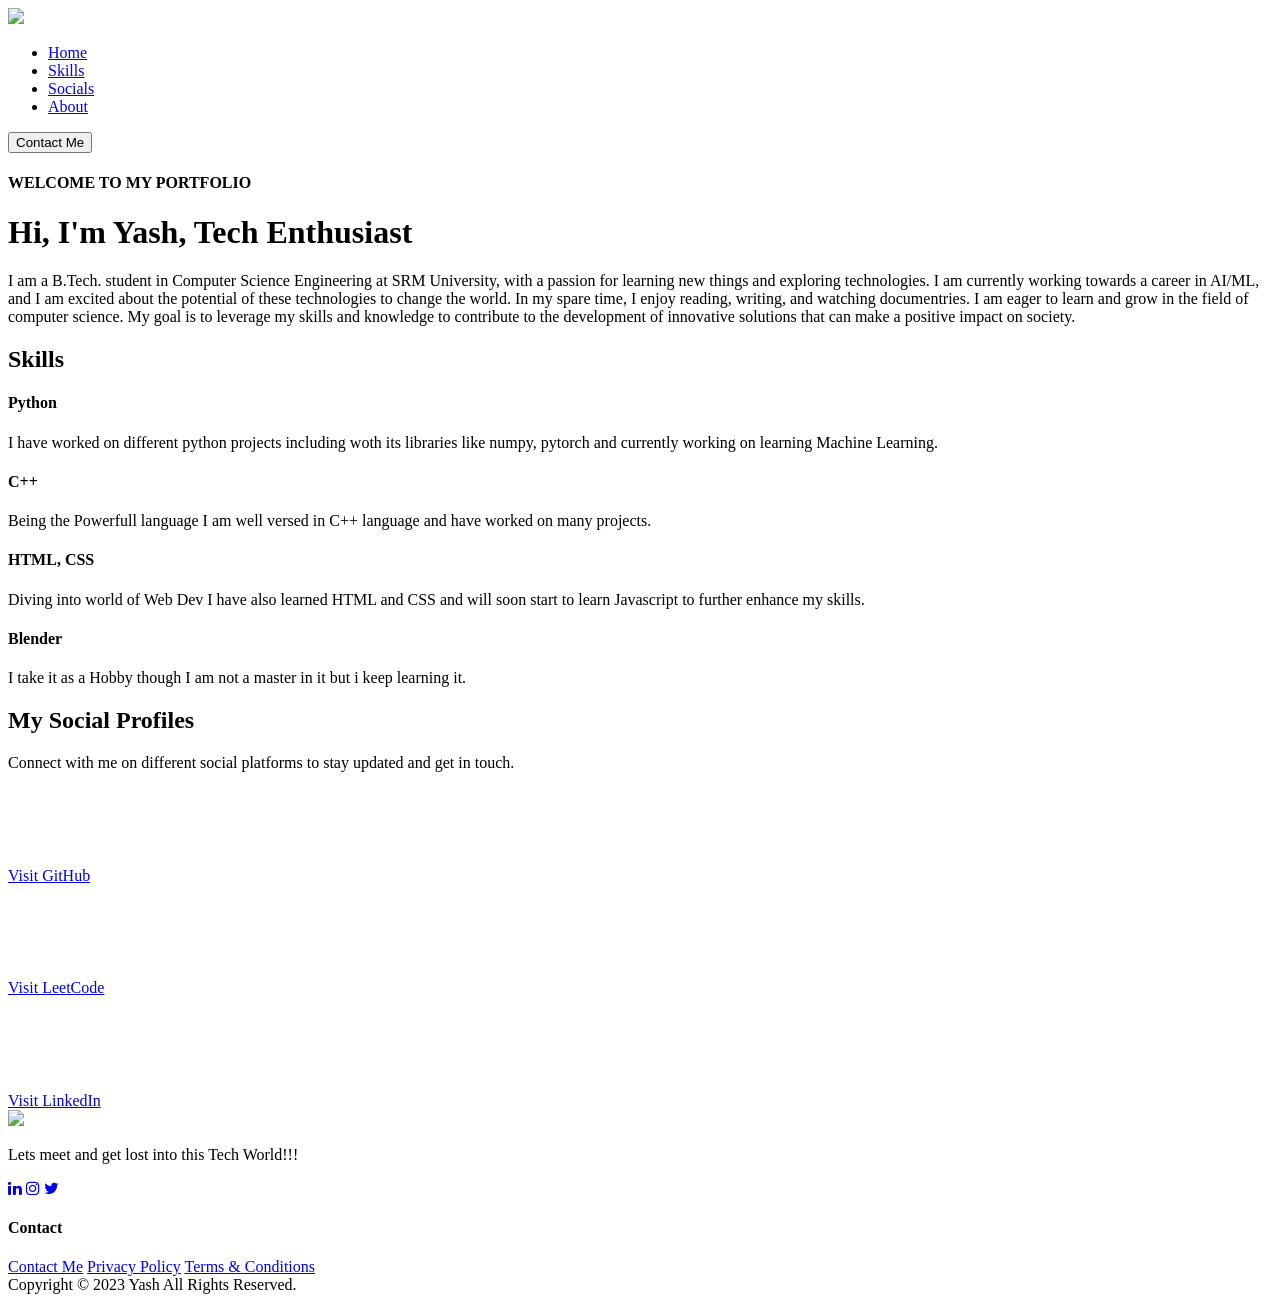
==== index.html @ a2cccaa7 "Create index.html" ====
<!DOCTYPE html>
<html lang="en">

<head>
    <meta charset="UTF-8">
    <meta name="viewport" content="width=device-width, initial-scale=1.0">
    
    <link rel="stylesheet" href="style.css">
    <link rel="stylesheet" href="https://cdnjs.cloudflare.com/ajax/libs/font-awesome/4.7.0/css/font-awesome.min.css">
    <title>Personal Portfolio </title>
</head>

<body>

    <nav>
        <div class="nav-logo">
            <a href="#">
                <img src="you.jpg">
            </a>
        </div>

        <ul class="nav-links">
            <li class="link"><a href="#">Home</a></li>
            <li id="link1" class="link"><a href="#">Skills</a></li>
            <li id="link2" class="link"><a href="#">Socials</a></li>
            <li id="link3" class="link"><a href="#">About</a></li>
        </ul>
        <a href="tel:+918630438649">
        <button class="btn">Contact Me</button>
    </a>
        </nav>
    </nav>

    <header class="container">
        <div class="content">
            <span class="blur"></span>
            <span class="blur"></span>
            <h4>WELCOME TO MY PORTFOLIO</h4>
            <H1>Hi, I'm <span>Yash</span>, Tech Enthusiast</H1>
            <p>
                I am a B.Tech. student in Computer Science Engineering at SRM University, with a passion for learning new things and exploring technologies. I am currently working towards a career in AI/ML, and I am excited about the potential of these technologies to change the world.

In my spare time, I enjoy reading, writing, and watching documentries.

 I am eager to learn and grow in the field of computer science. My goal is to leverage my skills and knowledge to contribute to the development of innovative solutions that can make a positive impact on society.
            </p>
            
        </div>
        <div class="image">
            
        </div>
    </header>

    <section class="container">
        <h2 class="header">Skills</h2>
        <div class="features">
            <div class="card">
             

                <h4>Python</h4>
                <p>
                     I have worked on different python projects including woth its libraries like numpy, pytorch and currently working on learning Machine Learning.
                </p>
                
            </div>
            <div class="card">
              
                <h4>C++</h4>
                <p>
                    Being the Powerfull language I am well versed in C++ language and have worked on many projects.
                </p>
                
            </div>
            <div class="card">
               
                <h4>HTML, CSS</h4>
                <p>
                   Diving into world of Web Dev I have also learned HTML and CSS and will soon start to learn Javascript to further enhance my skills.
                </p>
                
            </div>
            <div class="card">
                
                <h4>Blender</h4>
                <p>
                    I take it as a Hobby though I am not a master in it but i keep learning it.
                </p>
                
            </div>
        </div>
    </section>

    <section class="container">
        <h2 class="header">My Social Profiles</h2>
        <p class="sub-header">
            Connect with me on different social platforms to stay updated and get in touch.
        </p>
        <div class="profiles">
            <div class="card">
                <div class="profile-content">
                    <h4 style="color:white">GitHub</h4>
                    <p style="color: white;">
                        Explore my GitHub projects and contributions.
                    </p>
                    <a href="https://github.com/Yash-28-gits" target="_blank" class="profile-link">Visit GitHub</a>
                </div>
            </div>
            <div class="card">
                <div class="profile-content">
                    <h4 style="color: white;">LeetCode</h4>
                    <p style=" color: white;">
                        Check out my LeetCode profile for coding challenges and solutions.
                    </p>
                    <a href="https://leetcode.com/Jazzzx82/" target="_blank" class="profile-link">Visit LeetCode</a>
                </div>
            </div>
            <div class="card">
                <div class="profile-content">
                    <h4 style="color: white;">LinkedIn</h4>
                    <p style="color: white;">
                        Connect with me on LinkedIn for professional networking.
                    </p>
                    <a href="https://www.linkedin.com/in/yash-rohilla-5645a2246/" target="_blank" class="profile-link">Visit LinkedIn</a>
                </div>
            </div>
        </div>
    </section>
    
        </div>
    </section>
    

    <footer class="container">
        <span class="blur"></span>
        <span class="blur"></span>
        <div class="column">
            <div class="logo">
                <img src="you.jpg">
            </div>
            <p>
                Lets meet and get lost into this Tech World!!!
            </p>
            <div class="socials">
                <a href="https://www.linkedin.com/in/yash-rohilla-5645a2246/"><i class="fa fa-linkedin"></i></a>
                <a href="https://www.instagram.com/silent.jazzzx/"><i class="fa fa-instagram"></i></a>
                <a href="https://twitter.com/Yash_0280"><i class="fa fa-twitter"></i></a>
            </div>
        </div>
        
        
        <div class="column">
            <h4>Contact</h4>
            <a href="socials.txt">Contact Me</a>
            <a href="privacy.txt">Privacy Policy</a>
            <a href="terms.txt">Terms & Conditions</a>
        </div>
    </footer>

    <div class="copyright">
        Copyright © 2023 Yash All Rights Reserved.
    </div>


    <script src="script.js"></script>
</body>

</html>
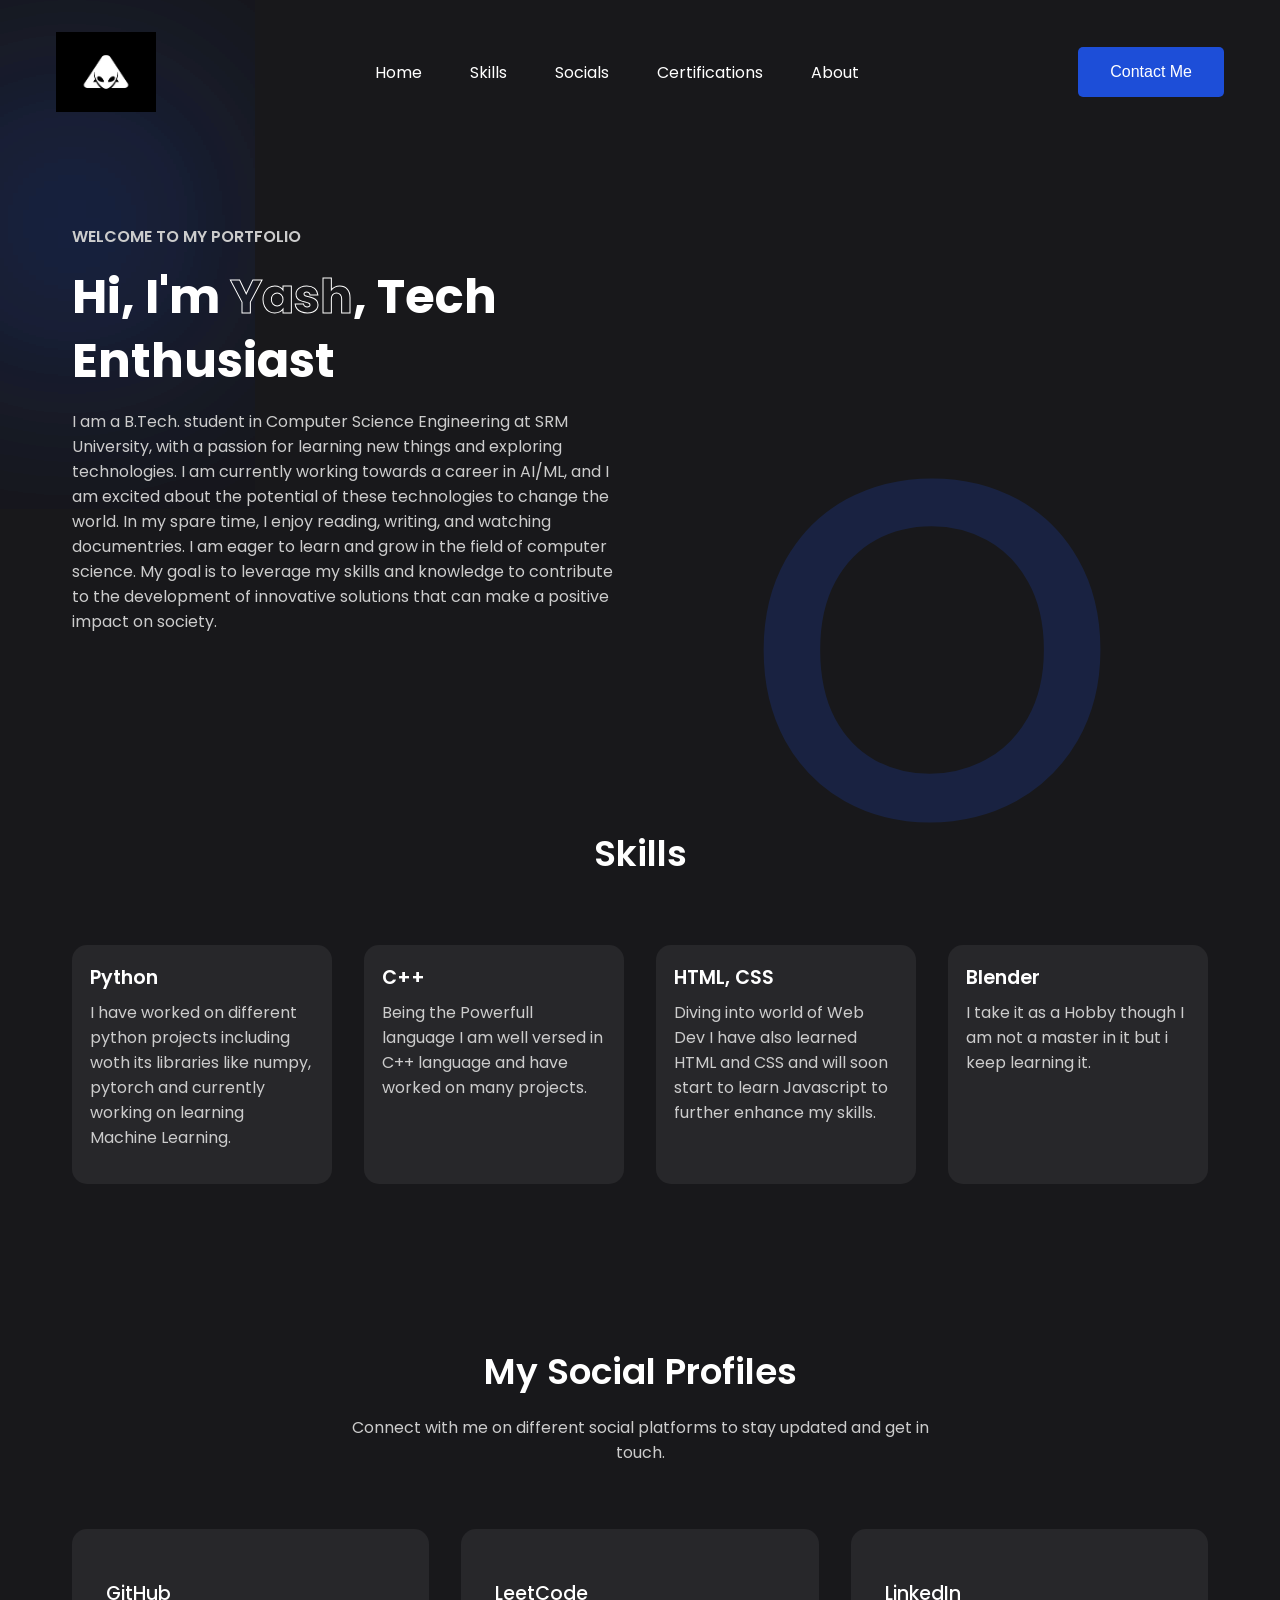
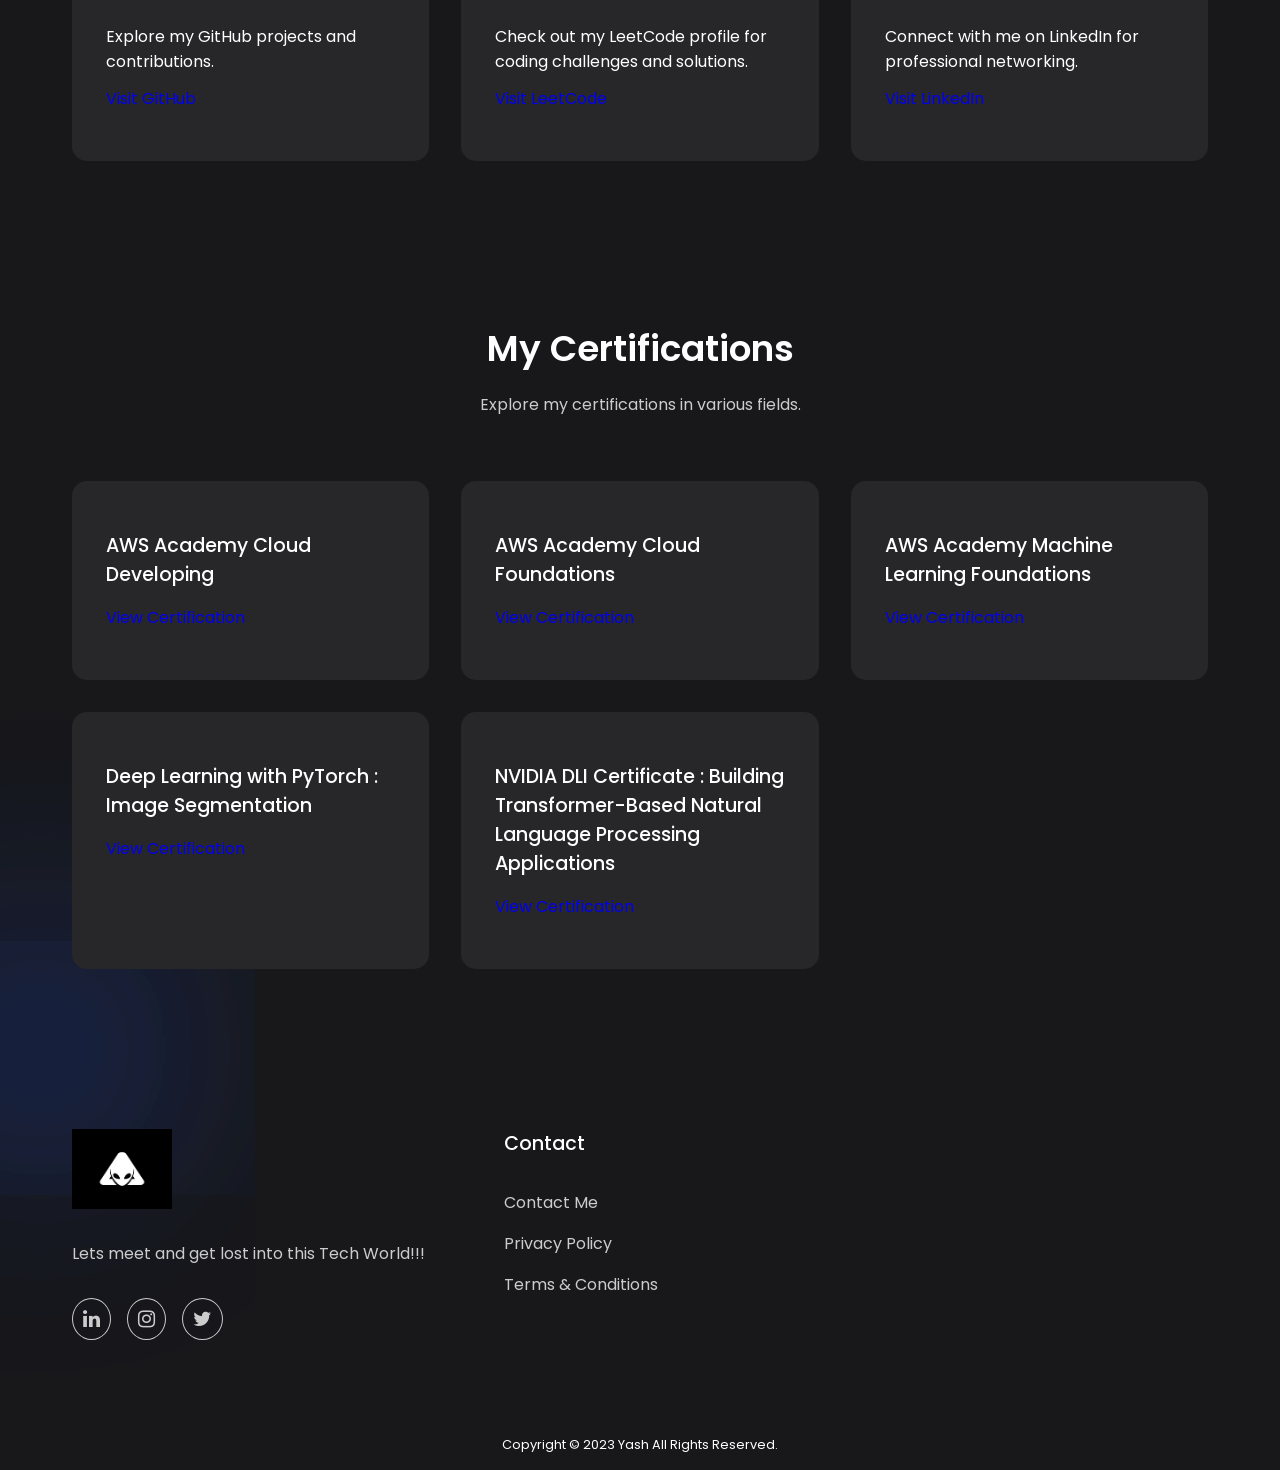
==== commit 8f1bd5ae: "Add files via upload" ====
--- a/index.html
+++ b/index.html
@@ -23,7 +23,8 @@
             <li class="link"><a href="#">Home</a></li>
             <li id="link1" class="link"><a href="#">Skills</a></li>
             <li id="link2" class="link"><a href="#">Socials</a></li>
-            <li id="link3" class="link"><a href="#">About</a></li>
+            <li id="link3" class="link"><a href="#">Certifications</a></li>
+            <li id="link4" class="link"><a href="#">About</a></li>
         </ul>
         <a href="tel:+918630438649">
         <button class="btn">Contact Me</button>
@@ -125,6 +126,53 @@
             </div>
         </div>
     </section>
+    <section class="container">
+        <h2 class="header">My Certifications</h2>
+        <p class="sub-header">
+            Explore my certifications in various fields.
+        </p>
+        <div class="cer">
+            <div class="card">
+                <div class="profile-content">
+                    <h4 style="color: white;"> AWS Academy Cloud Developing</h4>
+                   
+                    <a href="https://www.credly.com/badges/ef33ebdb-d0f8-4bca-8802-94e339f2a36f/public_url" target="_blank" class="profile-link">View Certification </a>
+                </div>
+            </div>
+            <div class="card">
+                <div class="profile-content">
+                    <h4 style="color: white;"> AWS Academy Cloud Foundations</h4>
+                    
+                    <a href="https://www.credly.com/badges/f112ce2c-1593-456f-84ef-17fe00b5d840/public_url" target="_blank" class="profile-link">View Certification </a>
+                </div>
+            </div>
+            <div class="card">
+                <div class="profile-content">
+                    <h4 style="color: white;">AWS Academy Machine Learning Foundations</h4>
+                    
+                    <a href="https://www.credly.com/badges/ad952a8a-ead4-44e1-be84-72c8f4491467/public_url" target="_blank" class="profile-link">View Certification </a>
+                </div>
+            </div>
+            <div class="card">
+                <div class="profile-content">
+                    <h4 style="color: white;">Deep Learning with PyTorch : Image Segmentation</h4>
+                    
+                    <a href="https://coursera.org/share/23d1f90b78230464760aa1d075c626ab" target="_blank" class="profile-link">View Certification </a>
+                </div>
+            </div>
+            <div class="card">
+                <div class="profile-content">
+                    <h4 style="color: white;">
+                        NVIDIA DLI Certificate : Building Transformer-Based Natural Language Processing Applications</h4>
+                    
+                    <a href="https://courses.nvidia.com/certificates/4e91a3e8ce5f4bc8a611386f0cc34302/" target="_blank" class="profile-link">View Certification </a>
+                </div>
+            </div>
+            
+        </div>
+    </section>
+    
+    
     
         </div>
     </section>
@@ -164,4 +212,4 @@
     <script src="script.js"></script>
 </body>
 
-</html>
+</html>
--- a/style.css
+++ b/style.css
@@ -0,0 +1,460 @@
+@import url('https://fonts.googleapis.com/css2?family=Poppins:wght@300;400;500;600;700;800&display=swap');
+
+*{
+    padding: 0;
+    margin: 0;
+    outline: none;
+    border: none;
+    box-sizing: border-box;
+}
+
+img{
+    width: 100%;
+    display: flex;
+}
+
+a{
+    text-decoration: none;
+}
+
+body{
+    font-family: 'Poppins', sans-serif;
+    background-color: #18181B;
+}
+
+nav{
+    max-width: 1200px;
+    margin: auto;
+    padding: 2rem 1rem;
+    display: flex;
+    align-items: center;
+    justify-content: space-between;
+    gap: 2rem;
+}
+
+.nav-logo{
+    max-width: 100px;
+}
+
+.nav-links{
+    list-style: none;
+    display: flex;
+    align-items: center;
+    gap: 3rem;
+}
+
+.link a{
+    position: relative;
+    padding-bottom: 0.75rem;
+    color: #fff;
+}
+
+.link a::after{
+    content: "";
+    position: absolute;
+    height: 2px;
+    width: 0;
+    bottom: 0;
+    left: 0;
+    background-color: #1d4ed8;
+    transition: all 0.3s ease;
+}
+
+.link a:hover::after{
+    width: 70%;
+}
+
+.btn{
+    padding: 1rem 2rem;
+    font-size: 1rem;
+    color: #fff;
+    background-color: #1d4ed8;
+    border-radius: 5px;
+    cursor: pointer;
+    transition: all 0.3s ease;
+}
+
+.btn:hover{
+    background-color: #1e40af;
+}
+
+.container{
+    max-width: 1200px;
+    margin: auto;
+    padding: 5rem 2rem;
+}
+
+.blur{
+    position: absolute;
+    box-shadow: 0 0 1000px 50px #1d4ed8;
+    z-index: -100;
+}
+
+header{
+    position: relative;
+    padding-top: 2rem;
+    display: grid;
+    grid-template-columns: repeat(2, 1fr);
+    align-items: center;
+    gap: 2rem;
+}
+
+header .content h4{
+    margin-bottom: 1rem;
+    color: #ccc;
+    font-size: 1rem;
+    font-weight: 600;
+}
+
+header .content h1{
+    color: #fff;
+    margin-bottom: 1rem;
+    font-size: 3rem;
+    font-weight: 700;
+    line-height: 4rem;
+}
+
+header .content h1 span{
+    -webkit-text-fill-color: transparent;
+    -webkit-text-stroke: 1px #fff;
+}
+
+header .content p{
+    margin-bottom: 2rem;
+    color: #ccc;
+}
+
+header .image{
+    position: relative;
+}
+
+header .image::before{
+    content: "o";
+    position: absolute;
+    top: 0;
+    left: 50%;
+    transform: translateX(-50%);
+    font-size: 38rem;
+    font-weight: 400;
+    line-height: 20rem;
+    color: #1d4ed8;
+    opacity: 0.2;
+    z-index: -100;
+}
+
+header .image img{
+    max-width: 600px;
+    margin: auto;
+}
+
+section .header{
+    margin-bottom: 1rem;
+    color: #fff;
+    text-align: center;
+    font-size: 2.25rem;
+    font-weight: 600;
+}
+
+.features{
+    margin-top: 4rem;
+    display: grid;
+    grid-template-columns: repeat(4, 1fr);
+    gap: 2rem;
+}
+
+.features .card{
+    background-color: #27272a;
+    padding: 1rem;  
+    border: 2px solid transparent;
+    border-radius: 15px;
+    transition: all 0.3s ease;
+}
+
+.features .card:hover{
+    background-color: #323232;
+    border-color: #fff;
+}
+
+.features .card span{
+    display: inline-block;
+    background-color: #1e40af;
+    padding: 2px 9px;
+    margin-bottom: 1rem;
+    font-size: 1.75rem;
+    color: #fff;
+    border-radius: 5px;
+}
+
+.features .card h4{
+    margin-bottom: 0.5rem;
+    color: #fff;
+    font-size: 1.2rem;
+    font-weight: 600;
+}
+
+.features .card p{
+    color: #ccc;
+    margin-bottom: 1rem;
+}
+
+.features .card a{
+    color: #fff;
+    transition: all 0.3s ease;
+}
+
+.features .card a:hover{
+    color: #1e40af;
+}
+
+.sub-header{
+    max-width: 600px;
+    margin: auto;
+    text-align: center;
+    color: #ccc;
+}
+
+.profiles{
+    margin-top: 4rem;
+    display: grid;
+    grid-template-columns: repeat(3, 1fr);
+    gap: 2rem;
+}
+
+.profiles .card{
+    padding: 3rem 2rem;
+    background-color: #27272a;
+    display: flex;
+    flex-direction: column;
+    border: 2px solid transparent;
+    border-radius: 15px;
+    transition: all 0.3s ease;
+}
+
+.profiles .card:hover{
+    background-color: #323232;
+    border-color: #fff;
+}
+
+.profiles .card .content{
+    flex: 1;
+    margin-bottom: 2rem;
+}
+
+.profiles .card h4{
+    margin-bottom: 1rem;
+    color: #fff;
+    font-size: 1.2rem;
+    font-weight: 500;
+}
+
+.profiles .card h3{
+    color: #fff;
+    padding-bottom: 1rem;
+    margin-bottom: 2rem;
+    font-size: 2rem;
+    font-weight: 600;
+    border-bottom: 2px dashed #fff;
+}
+
+.profiles .card p{
+    color: #fff;
+    margin-bottom: 0.75rem;
+}
+
+.profiles .card p i{
+    color: #ccc;
+    font-size: 1.2rem;
+    margin-right: 0.3rem;
+}
+
+.profiles .card button{
+    color: #fff;
+    background-color: transparent;
+    border: 2px solid #fff;
+}
+
+.profiles .card button:hover{
+    background-color: #1e40af;
+    border-color: #1e40af;
+}
+.sub-header{
+    max-width: 600px;
+    margin: auto;
+    text-align: center;
+    color: #ccc;
+}
+
+.cer{
+    margin-top: 4rem;
+    display: grid;
+    grid-template-columns: repeat(3, 1fr);
+    gap: 2rem;
+}
+
+.cer .card{
+    padding: 3rem 2rem;
+    background-color: #27272a;
+    display: flex;
+    flex-direction: column;
+    border: 2px solid transparent;
+    border-radius: 15px;
+    transition: all 0.3s ease;
+}
+
+.cer .card:hover{
+    background-color: #323232;
+    border-color: #fff;
+}
+
+.cer .card .content{
+    flex: 1;
+    margin-bottom: 2rem;
+}
+
+.cer .card h4{
+    margin-bottom: 1rem;
+    color: #fff;
+    font-size: 1.2rem;
+    font-weight: 500;
+}
+
+.cer .card h3{
+    color: #fff;
+    padding-bottom: 1rem;
+    margin-bottom: 2rem;
+    font-size: 2rem;
+    font-weight: 600;
+    border-bottom: 2px dashed #fff;
+}
+
+.cer .card p{
+    color: #fff;
+    margin-bottom: 0.75rem;
+}
+
+.cer .card p i{
+    color: #ccc;
+    font-size: 1.2rem;
+    margin-right: 0.3rem;
+}
+
+.cer .card button{
+    color: #fff;
+    background-color: transparent;
+    border: 2px solid #fff;
+}
+
+.cer .card button:hover{
+    background-color: #1e40af;
+    border-color: #1e40af;
+}
+
+footer{
+    position: relative;
+    display: grid;
+    grid-template-columns: 400px repeat(3, 1fr);
+    gap: 2rem;
+}
+
+footer .column .logo{
+    max-width: 100px;
+    margin-bottom: 2rem;
+}
+
+footer .column p{
+    color: #ccc;
+    margin-bottom: 2rem;
+}
+
+footer .column .socials{
+    display: flex;
+    align-items: center;
+    gap: 1rem;
+}
+
+footer .column .socials a{
+    color: #ccc;
+    border: 1px solid #ccc;
+    padding: 5px 10px;
+    font-size: 1.25rem;
+    border-radius: 100%;
+    transition: all 0.3s ease;
+}
+
+footer .column .socials a:hover{
+    color: #fff;
+    background-color: #1d4ed8;
+    border-color: #1d4ed8;
+}
+
+footer .column h4{
+    color: #fff;
+    margin-bottom: 2rem;
+    font-size: 1.2rem;
+    font-weight: 500;
+}
+
+footer .column > a{
+    display: block;
+    color: #ccc;
+    margin-bottom: 1rem;
+    transition: all 0.3s ease;
+}
+
+footer .column > a:hover{
+    color: #1d4ed8;
+}
+
+.copyright{
+    max-width: 1200px;
+    margin: auto;
+    padding: 1rem;
+    color: #fff;
+    font-size: 0.8rem;
+    text-align: center;
+}
+
+@media (width < 900px){
+    .nav-links{
+        display: none;
+    }
+    header{
+        grid-template-columns: repeat(1, 1fr);
+    }
+    header .image{
+        grid-area: 1/1/2/2;
+    }
+    .features{
+        grid-template-columns: repeat(2, 1fr);
+    }
+    .profiles{
+        grid-template-columns: repeat(2, 1fr);
+    }
+    .cer{
+        grid-template-columns: repeat(2, 1fr);
+    }
+    footer{
+        grid-template-columns: 1fr 200px;
+    }
+}
+
+@media (width < 600px){
+    header .image::before{
+        display: none;
+    }
+
+    .features{
+        grid-template-columns: repeat(1, 1fr);
+    }
+
+    .profiles{
+        grid-template-columns: repeat(1, 1fr);
+    }
+    .cer{
+        grid-template-columns: repeat(1, 1fr);
+    }
+
+    footer{
+        grid-template-columns: 1fr 150px;
+    }
+}
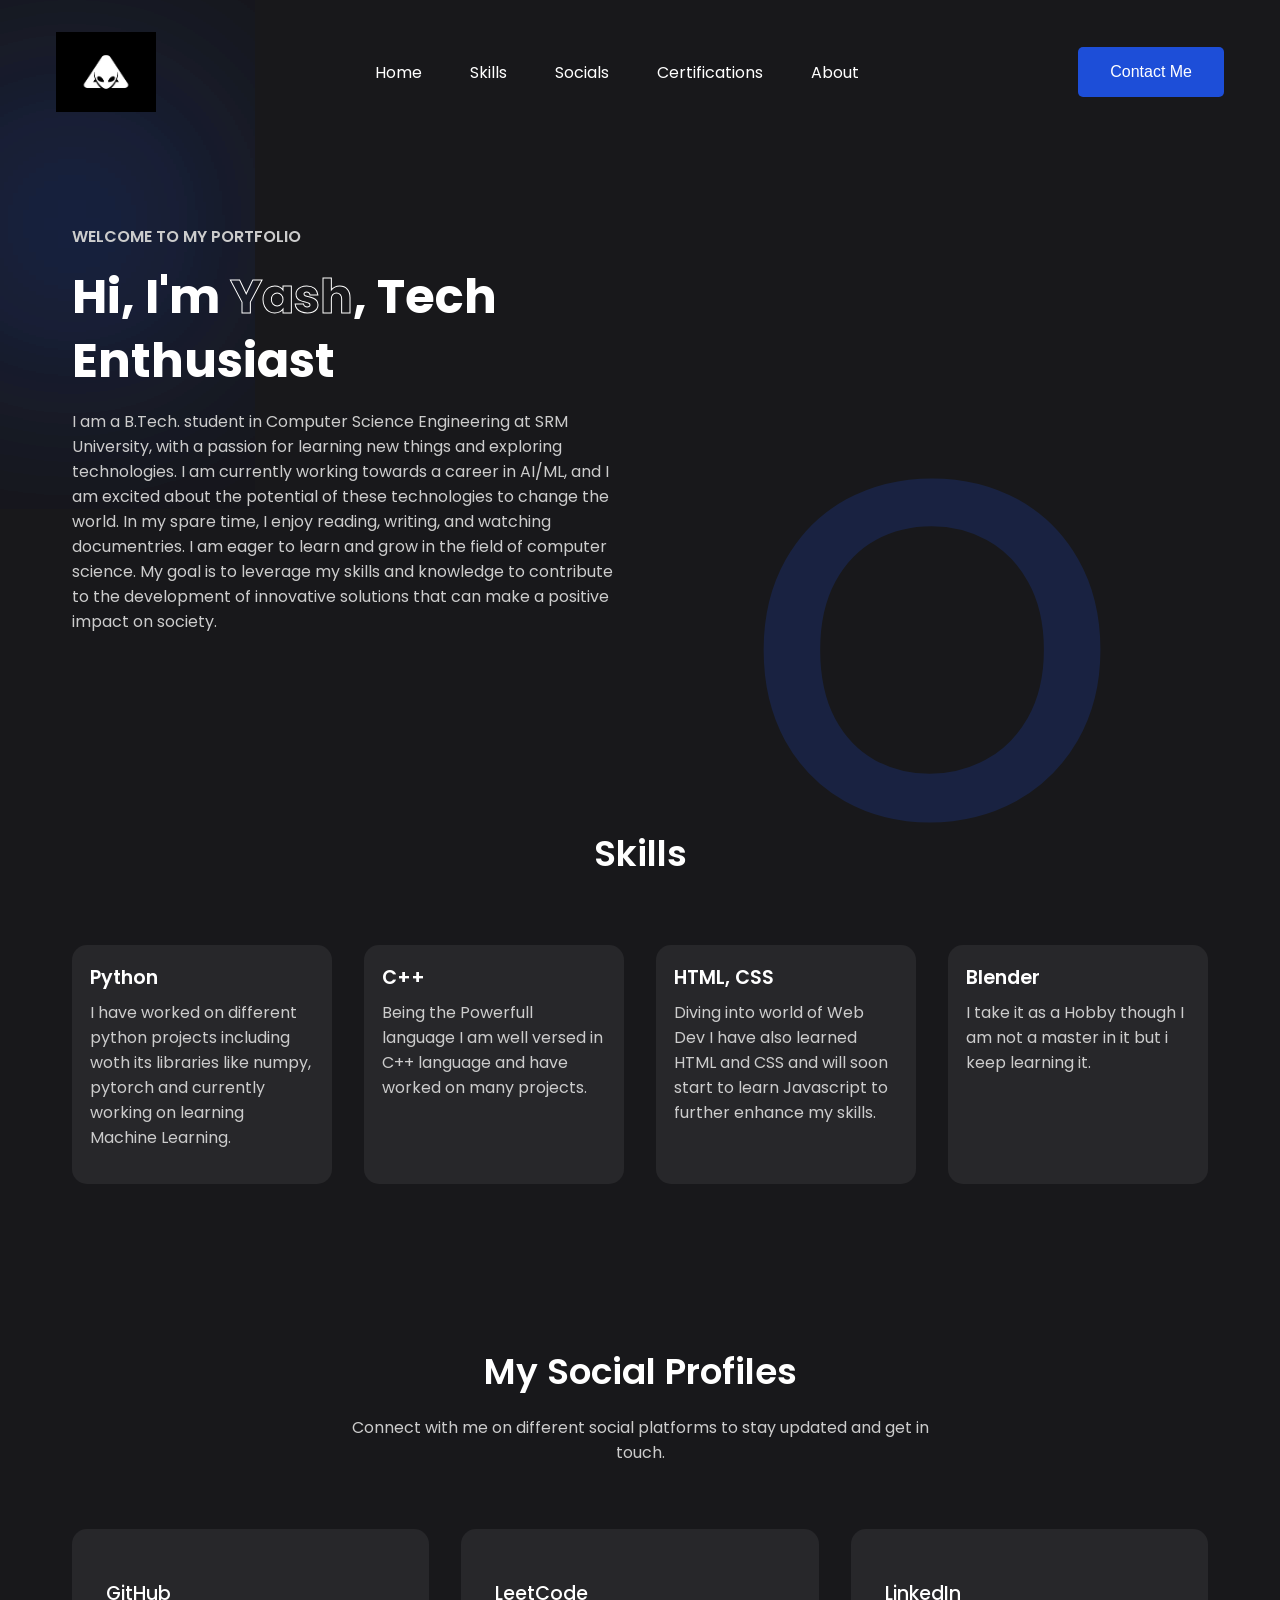
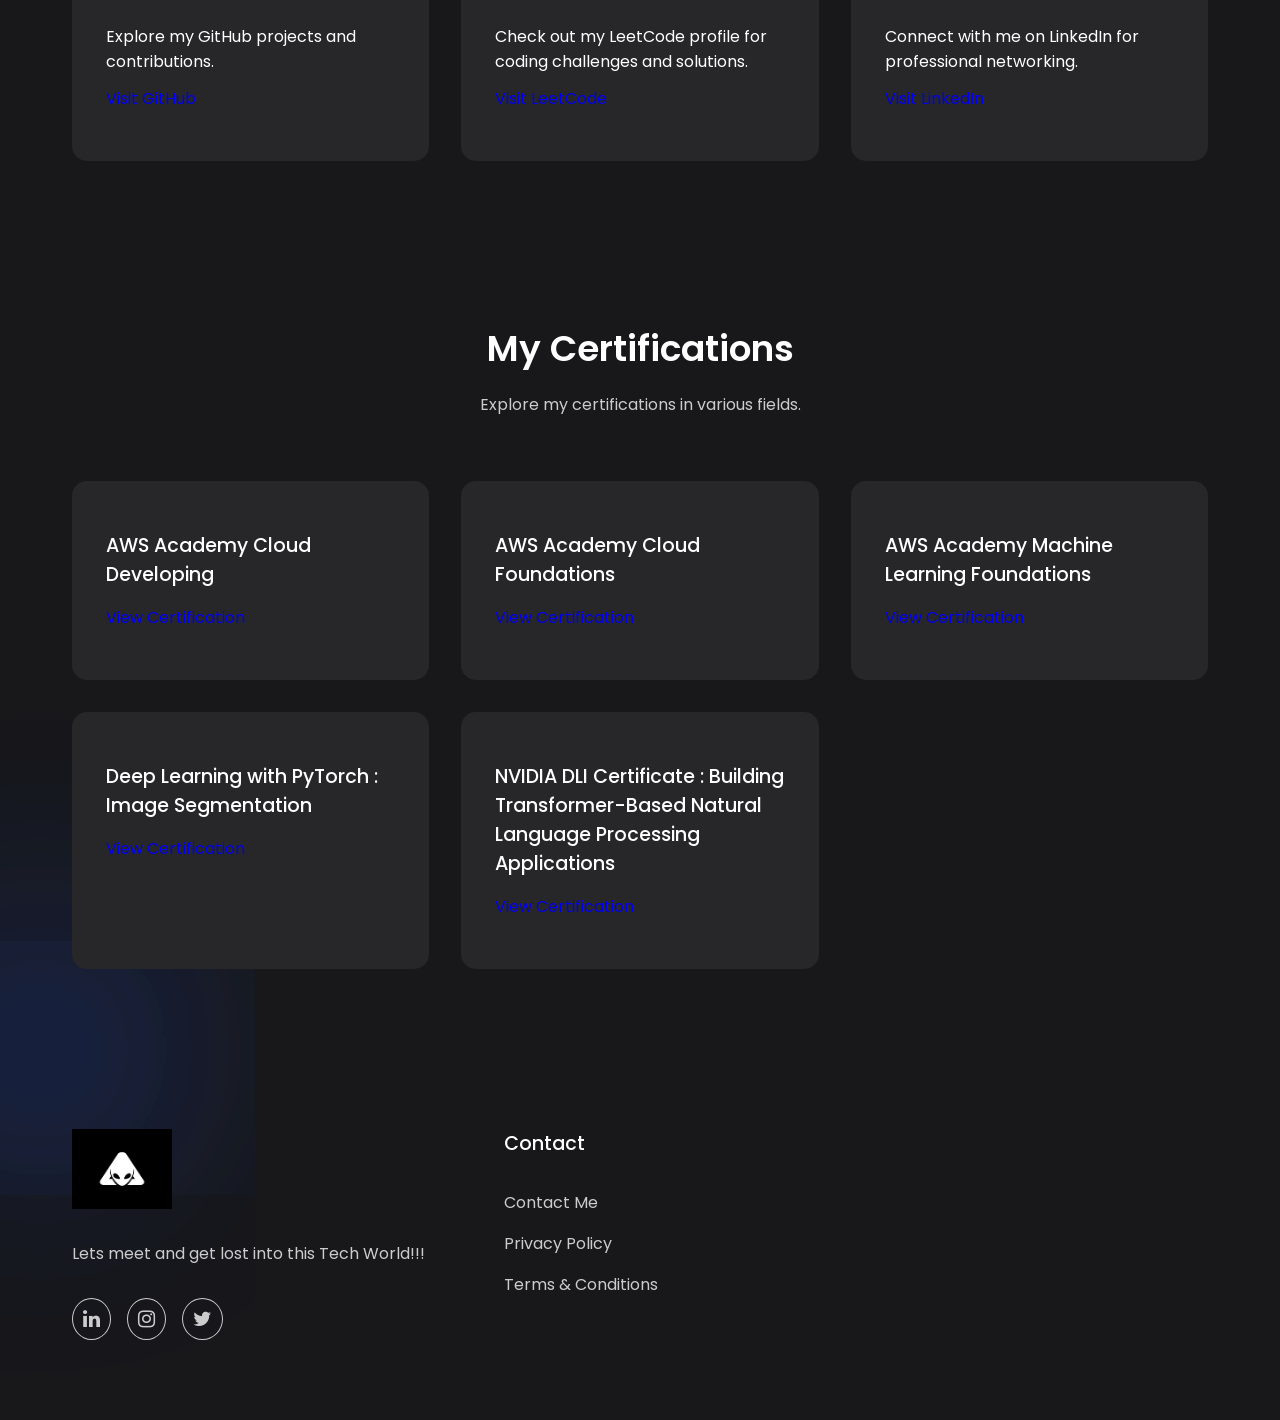
==== commit bafb4d39: "Update index.html" ====
--- a/index.html
+++ b/index.html
@@ -204,12 +204,10 @@
         </div>
     </footer>
 
-    <div class="copyright">
-        Copyright © 2023 Yash All Rights Reserved.
-    </div>
+    
 
 
     <script src="script.js"></script>
 </body>
 
-</html>+</html>
